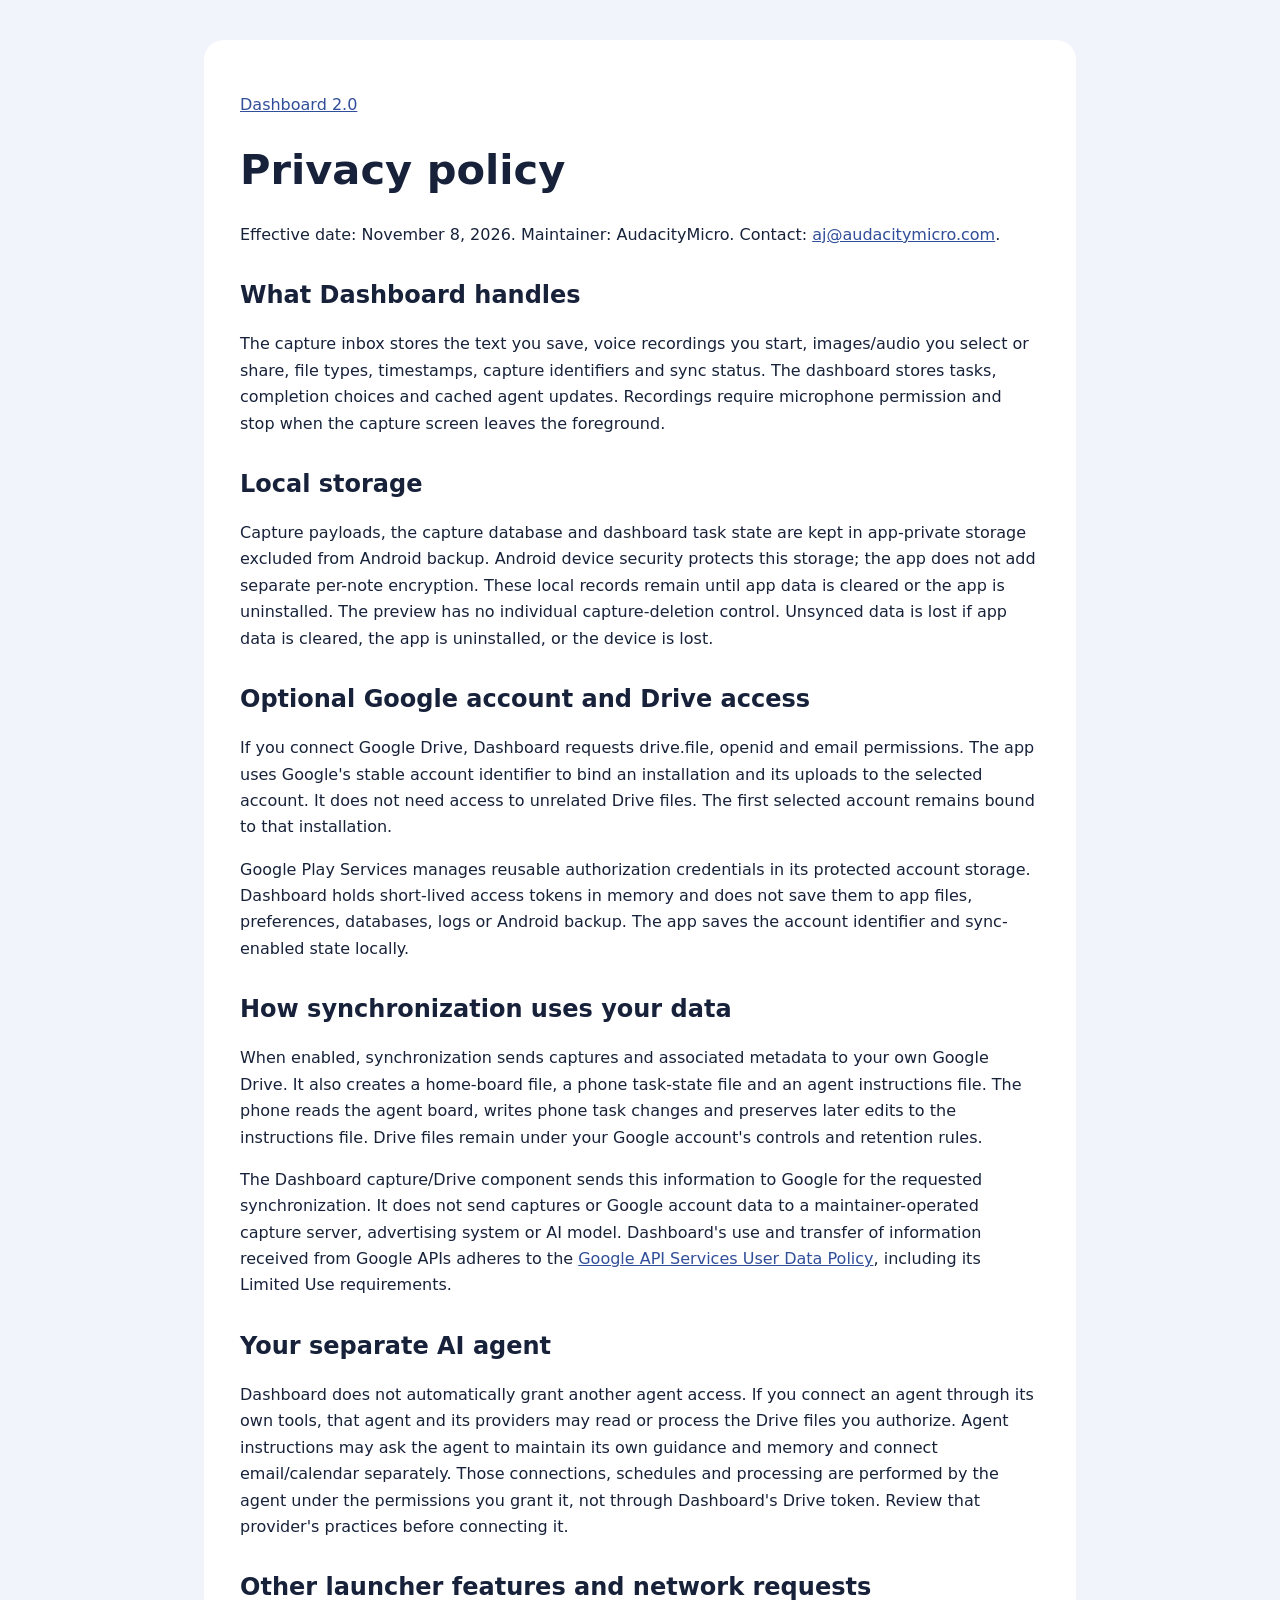
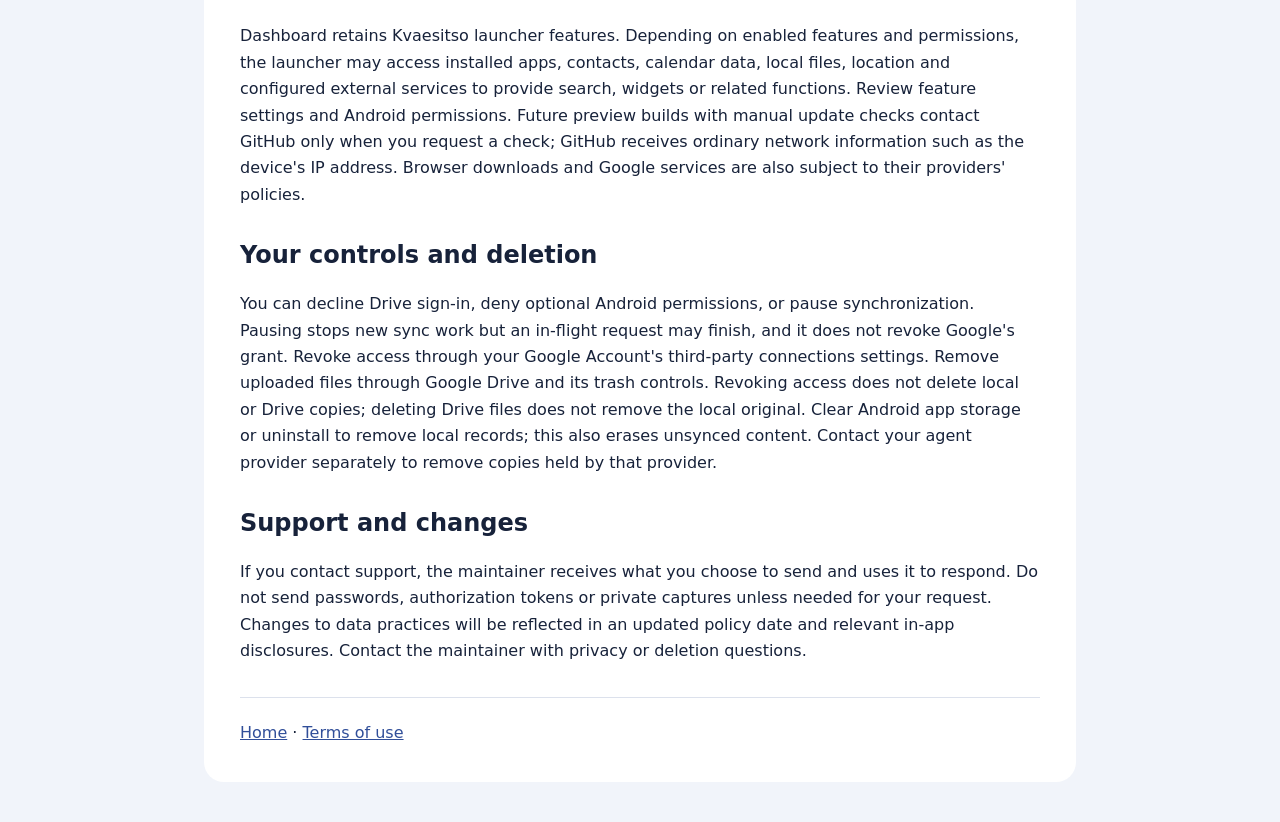
==== oauth-site/privacy.html @ 68b6126c "Publish Dashboard homepage and OAuth policy pages" ====
<!doctype html>
<html lang="en"><meta charset="utf-8"><meta name="viewport" content="width=device-width,initial-scale=1"><title>Dashboard 2.0 privacy policy</title><link rel="stylesheet" href="style.css"><main>
<p><a href="index.html">Dashboard 2.0</a></p><h1>Privacy policy</h1><p>Effective date: November 8, 2026. Maintainer: AudacityMicro. Contact: <a href="mailto:aj@audacitymicro.com">aj@audacitymicro.com</a>.</p>
<h2>What Dashboard handles</h2><p>The capture inbox stores the text you save, voice recordings you start, images/audio you select or share, file types, timestamps, capture identifiers and sync status. The dashboard stores tasks, completion choices and cached agent updates. Recordings require microphone permission and stop when the capture screen leaves the foreground.</p>
<h2>Local storage</h2><p>Capture payloads, the capture database and dashboard task state are kept in app-private storage excluded from Android backup. Android device security protects this storage; the app does not add separate per-note encryption. These local records remain until app data is cleared or the app is uninstalled. The preview has no individual capture-deletion control. Unsynced data is lost if app data is cleared, the app is uninstalled, or the device is lost.</p>
<h2>Optional Google account and Drive access</h2><p>If you connect Google Drive, Dashboard requests drive.file, openid and email permissions. The app uses Google's stable account identifier to bind an installation and its uploads to the selected account. It does not need access to unrelated Drive files. The first selected account remains bound to that installation.</p><p>Google Play Services manages reusable authorization credentials in its protected account storage. Dashboard holds short-lived access tokens in memory and does not save them to app files, preferences, databases, logs or Android backup. The app saves the account identifier and sync-enabled state locally.</p>
<h2>How synchronization uses your data</h2><p>When enabled, synchronization sends captures and associated metadata to your own Google Drive. It also creates a home-board file, a phone task-state file and an agent instructions file. The phone reads the agent board, writes phone task changes and preserves later edits to the instructions file. Drive files remain under your Google account's controls and retention rules.</p><p>The Dashboard capture/Drive component sends this information to Google for the requested synchronization. It does not send captures or Google account data to a maintainer-operated capture server, advertising system or AI model. Dashboard's use and transfer of information received from Google APIs adheres to the <a href="https://developers.google.com/terms/api-services-user-data-policy">Google API Services User Data Policy</a>, including its Limited Use requirements.</p>
<h2>Your separate AI agent</h2><p>Dashboard does not automatically grant another agent access. If you connect an agent through its own tools, that agent and its providers may read or process the Drive files you authorize. Agent instructions may ask the agent to maintain its own guidance and memory and connect email/calendar separately. Those connections, schedules and processing are performed by the agent under the permissions you grant it, not through Dashboard's Drive token. Review that provider's practices before connecting it.</p>
<h2>Other launcher features and network requests</h2><p>Dashboard retains Kvaesitso launcher features. Depending on enabled features and permissions, the launcher may access installed apps, contacts, calendar data, local files, location and configured external services to provide search, widgets or related functions. Review feature settings and Android permissions. Future preview builds with manual update checks contact GitHub only when you request a check; GitHub receives ordinary network information such as the device's IP address. Browser downloads and Google services are also subject to their providers' policies.</p>
<h2>Your controls and deletion</h2><p>You can decline Drive sign-in, deny optional Android permissions, or pause synchronization. Pausing stops new sync work but an in-flight request may finish, and it does not revoke Google's grant. Revoke access through your Google Account's third-party connections settings. Remove uploaded files through Google Drive and its trash controls. Revoking access does not delete local or Drive copies; deleting Drive files does not remove the local original. Clear Android app storage or uninstall to remove local records; this also erases unsynced content. Contact your agent provider separately to remove copies held by that provider.</p>
<h2>Support and changes</h2><p>If you contact support, the maintainer receives what you choose to send and uses it to respond. Do not send passwords, authorization tokens or private captures unless needed for your request. Changes to data practices will be reflected in an updated policy date and relevant in-app disclosures. Contact the maintainer with privacy or deletion questions.</p>
<footer><a href="index.html">Home</a> · <a href="terms.html">Terms of use</a></footer></main></html>
---- oauth-site/style.css ----
:root{font-family:system-ui,sans-serif;color:#17223a;background:#f1f4fa;line-height:1.65}main{max-width:800px;margin:40px auto;padding:36px;background:white;border-radius:20px}h1{font-size:2.6rem;line-height:1.15}h2{margin-top:2rem;line-height:1.3}.eyebrow{letter-spacing:.16em;color:#4d6093;font-weight:700}.lead{font-size:1.5rem;color:#3f527e}a{color:#304e99}.button{display:inline-block;padding:12px 20px;border-radius:12px;color:white;background:#304e99;text-decoration:none}footer{border-top:1px solid #dce1ec;padding-top:22px;margin-top:32px}@media(max-width:650px){main{margin:12px;padding:22px}h1{font-size:2.1rem}}
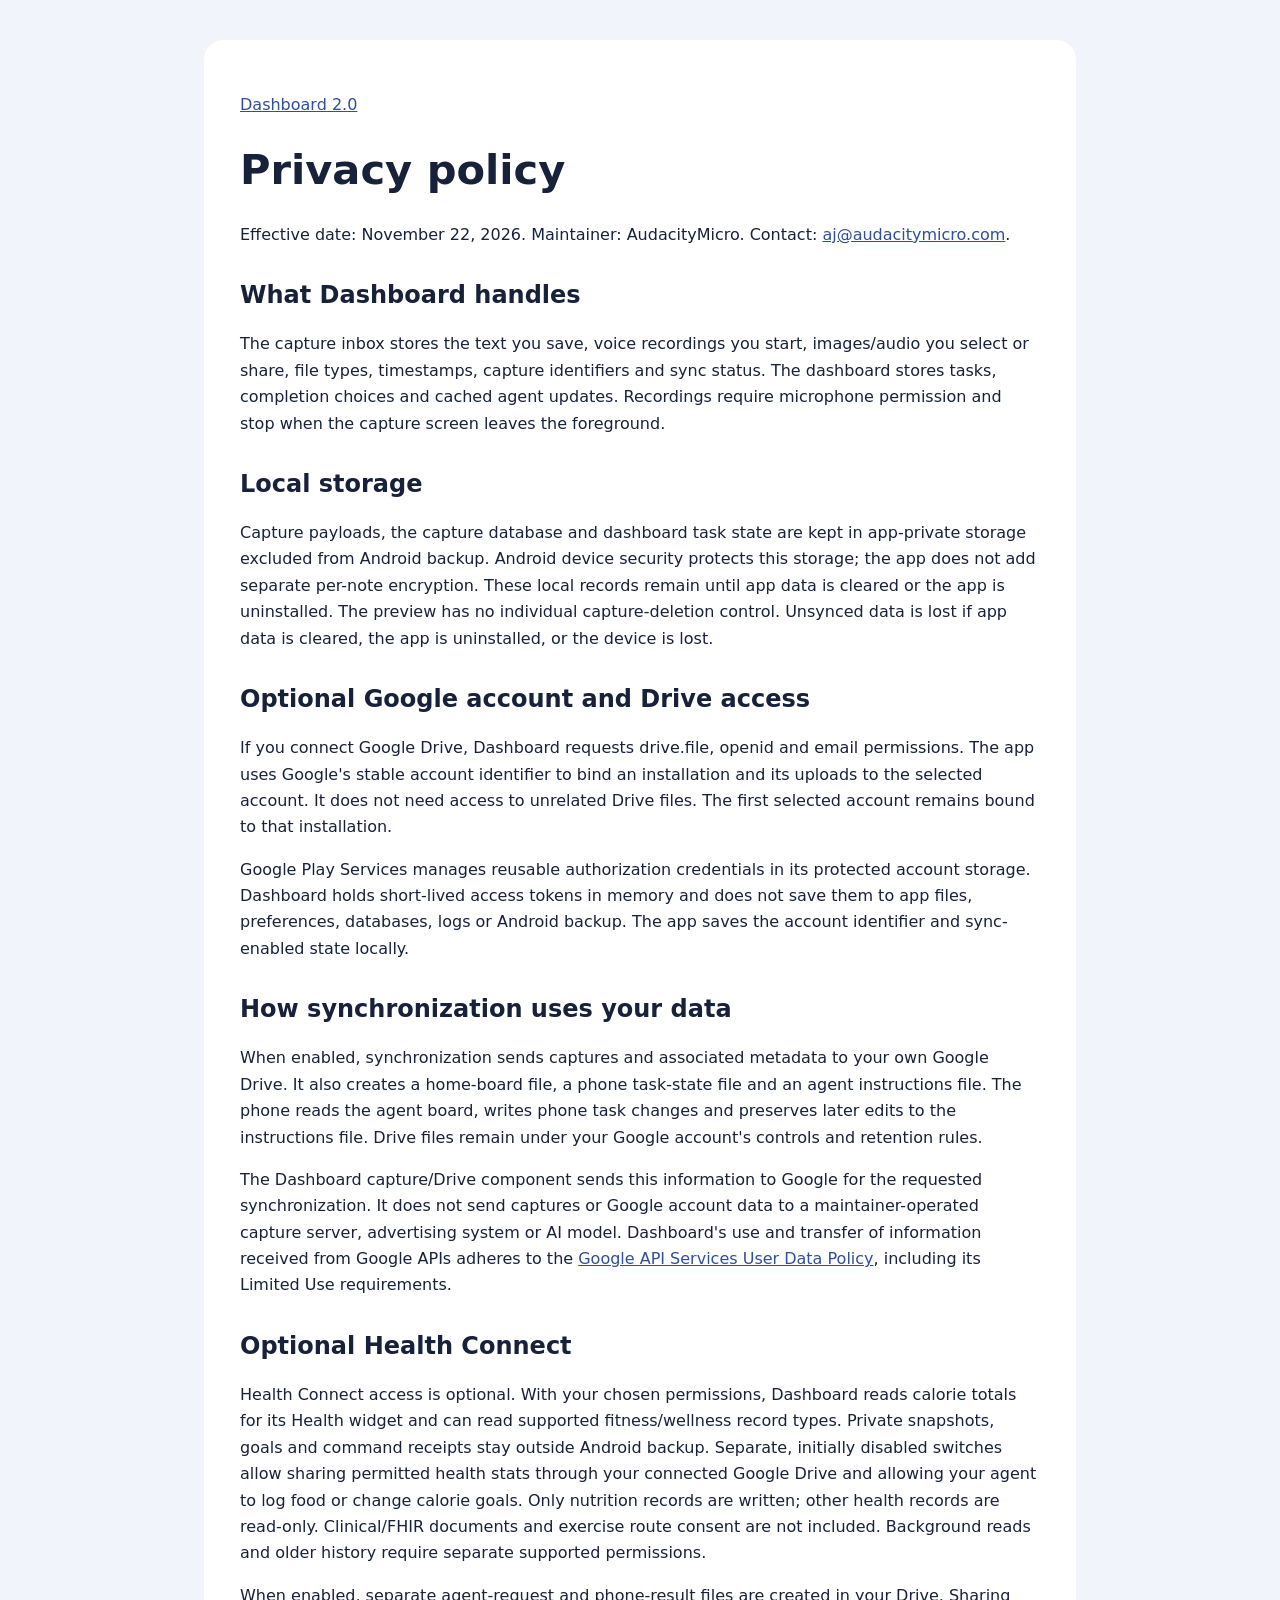
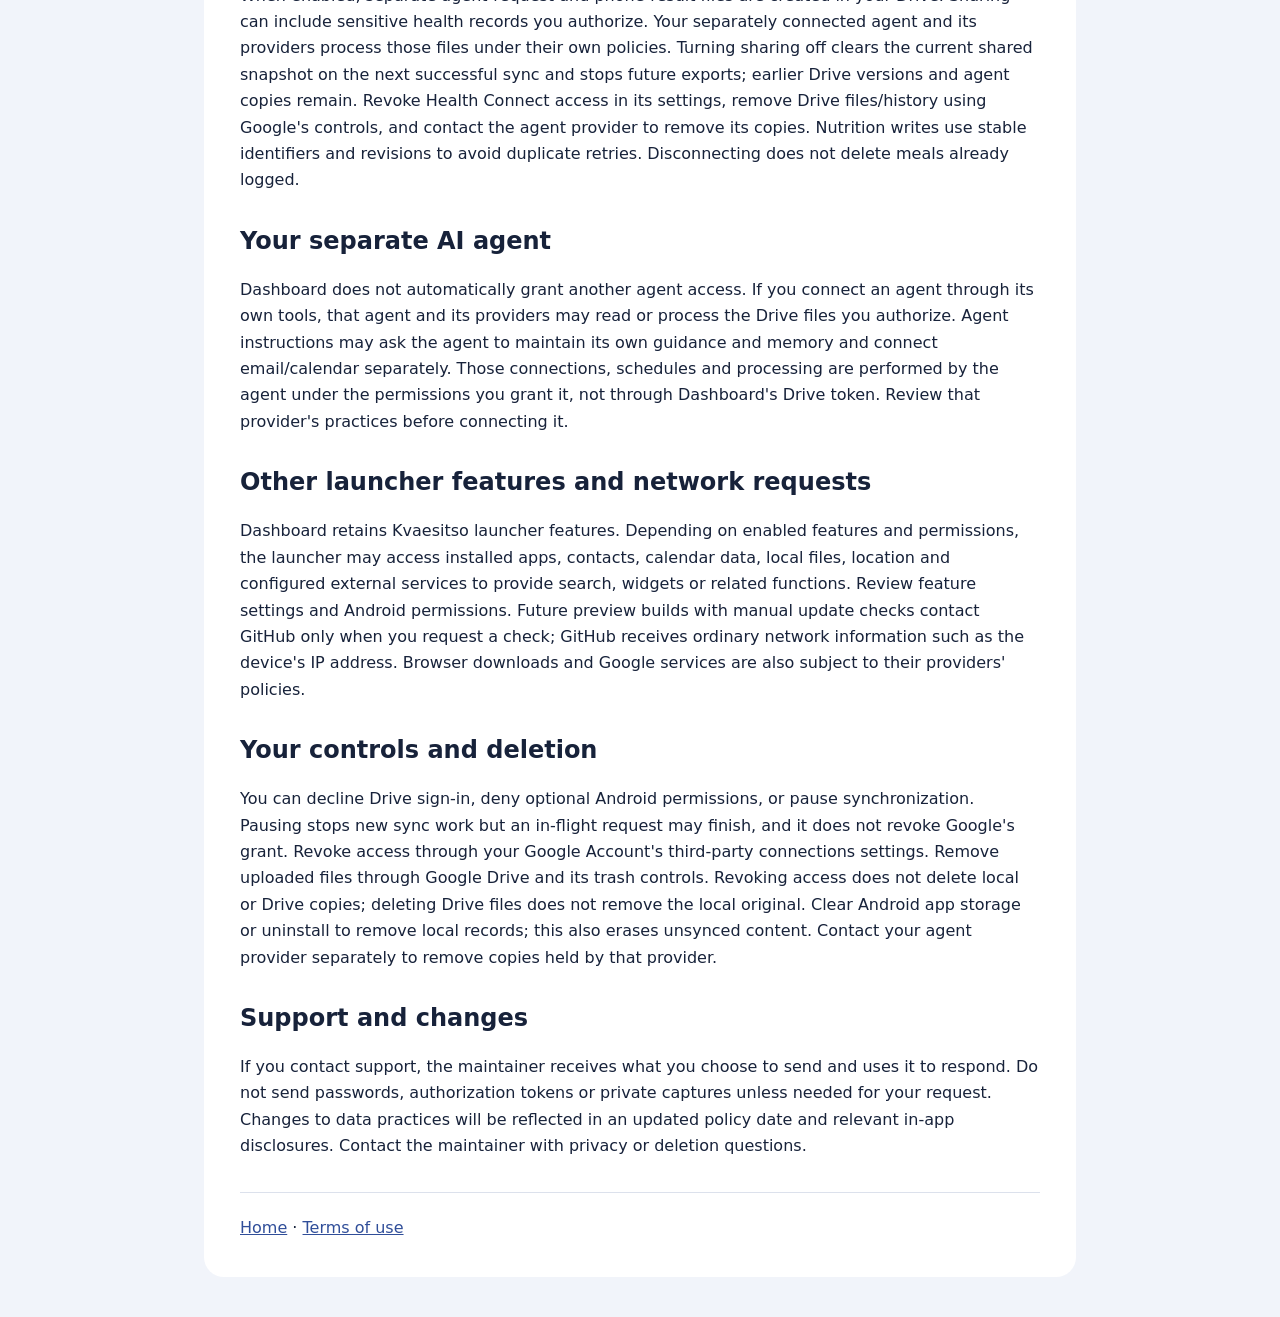
==== commit 4f1ebc0a: "Add opt-in Health Connect widget and agent food, goal and health sync" ====
--- a/oauth-site/privacy.html
+++ b/oauth-site/privacy.html
@@ -1,11 +1,11 @@
 <!doctype html>
 <html lang="en"><meta charset="utf-8"><meta name="viewport" content="width=device-width,initial-scale=1"><title>Dashboard 2.0 privacy policy</title><link rel="stylesheet" href="style.css"><main>
-<p><a href="index.html">Dashboard 2.0</a></p><h1>Privacy policy</h1><p>Effective date: November 8, 2026. Maintainer: AudacityMicro. Contact: <a href="mailto:aj@audacitymicro.com">aj@audacitymicro.com</a>.</p>
+<p><a href="index.html">Dashboard 2.0</a></p><h1>Privacy policy</h1><p>Effective date: November 22, 2026. Maintainer: AudacityMicro. Contact: <a href="mailto:aj@audacitymicro.com">aj@audacitymicro.com</a>.</p>
 <h2>What Dashboard handles</h2><p>The capture inbox stores the text you save, voice recordings you start, images/audio you select or share, file types, timestamps, capture identifiers and sync status. The dashboard stores tasks, completion choices and cached agent updates. Recordings require microphone permission and stop when the capture screen leaves the foreground.</p>
 <h2>Local storage</h2><p>Capture payloads, the capture database and dashboard task state are kept in app-private storage excluded from Android backup. Android device security protects this storage; the app does not add separate per-note encryption. These local records remain until app data is cleared or the app is uninstalled. The preview has no individual capture-deletion control. Unsynced data is lost if app data is cleared, the app is uninstalled, or the device is lost.</p>
 <h2>Optional Google account and Drive access</h2><p>If you connect Google Drive, Dashboard requests drive.file, openid and email permissions. The app uses Google's stable account identifier to bind an installation and its uploads to the selected account. It does not need access to unrelated Drive files. The first selected account remains bound to that installation.</p><p>Google Play Services manages reusable authorization credentials in its protected account storage. Dashboard holds short-lived access tokens in memory and does not save them to app files, preferences, databases, logs or Android backup. The app saves the account identifier and sync-enabled state locally.</p>
 <h2>How synchronization uses your data</h2><p>When enabled, synchronization sends captures and associated metadata to your own Google Drive. It also creates a home-board file, a phone task-state file and an agent instructions file. The phone reads the agent board, writes phone task changes and preserves later edits to the instructions file. Drive files remain under your Google account's controls and retention rules.</p><p>The Dashboard capture/Drive component sends this information to Google for the requested synchronization. It does not send captures or Google account data to a maintainer-operated capture server, advertising system or AI model. Dashboard's use and transfer of information received from Google APIs adheres to the <a href="https://developers.google.com/terms/api-services-user-data-policy">Google API Services User Data Policy</a>, including its Limited Use requirements.</p>
-<h2>Your separate AI agent</h2><p>Dashboard does not automatically grant another agent access. If you connect an agent through its own tools, that agent and its providers may read or process the Drive files you authorize. Agent instructions may ask the agent to maintain its own guidance and memory and connect email/calendar separately. Those connections, schedules and processing are performed by the agent under the permissions you grant it, not through Dashboard's Drive token. Review that provider's practices before connecting it.</p>
+<h2>Optional Health Connect</h2><p>Health Connect access is optional. With your chosen permissions, Dashboard reads calorie totals for its Health widget and can read supported fitness/wellness record types. Private snapshots, goals and command receipts stay outside Android backup. Separate, initially disabled switches allow sharing permitted health stats through your connected Google Drive and allowing your agent to log food or change calorie goals. Only nutrition records are written; other health records are read-only. Clinical/FHIR documents and exercise route consent are not included. Background reads and older history require separate supported permissions.</p><p>When enabled, separate agent-request and phone-result files are created in your Drive. Sharing can include sensitive health records you authorize. Your separately connected agent and its providers process those files under their own policies. Turning sharing off clears the current shared snapshot on the next successful sync and stops future exports; earlier Drive versions and agent copies remain. Revoke Health Connect access in its settings, remove Drive files/history using Google's controls, and contact the agent provider to remove its copies. Nutrition writes use stable identifiers and revisions to avoid duplicate retries. Disconnecting does not delete meals already logged.</p><h2>Your separate AI agent</h2><p>Dashboard does not automatically grant another agent access. If you connect an agent through its own tools, that agent and its providers may read or process the Drive files you authorize. Agent instructions may ask the agent to maintain its own guidance and memory and connect email/calendar separately. Those connections, schedules and processing are performed by the agent under the permissions you grant it, not through Dashboard's Drive token. Review that provider's practices before connecting it.</p>
 <h2>Other launcher features and network requests</h2><p>Dashboard retains Kvaesitso launcher features. Depending on enabled features and permissions, the launcher may access installed apps, contacts, calendar data, local files, location and configured external services to provide search, widgets or related functions. Review feature settings and Android permissions. Future preview builds with manual update checks contact GitHub only when you request a check; GitHub receives ordinary network information such as the device's IP address. Browser downloads and Google services are also subject to their providers' policies.</p>
 <h2>Your controls and deletion</h2><p>You can decline Drive sign-in, deny optional Android permissions, or pause synchronization. Pausing stops new sync work but an in-flight request may finish, and it does not revoke Google's grant. Revoke access through your Google Account's third-party connections settings. Remove uploaded files through Google Drive and its trash controls. Revoking access does not delete local or Drive copies; deleting Drive files does not remove the local original. Clear Android app storage or uninstall to remove local records; this also erases unsynced content. Contact your agent provider separately to remove copies held by that provider.</p>
 <h2>Support and changes</h2><p>If you contact support, the maintainer receives what you choose to send and uses it to respond. Do not send passwords, authorization tokens or private captures unless needed for your request. Changes to data practices will be reflected in an updated policy date and relevant in-app disclosures. Contact the maintainer with privacy or deletion questions.</p>
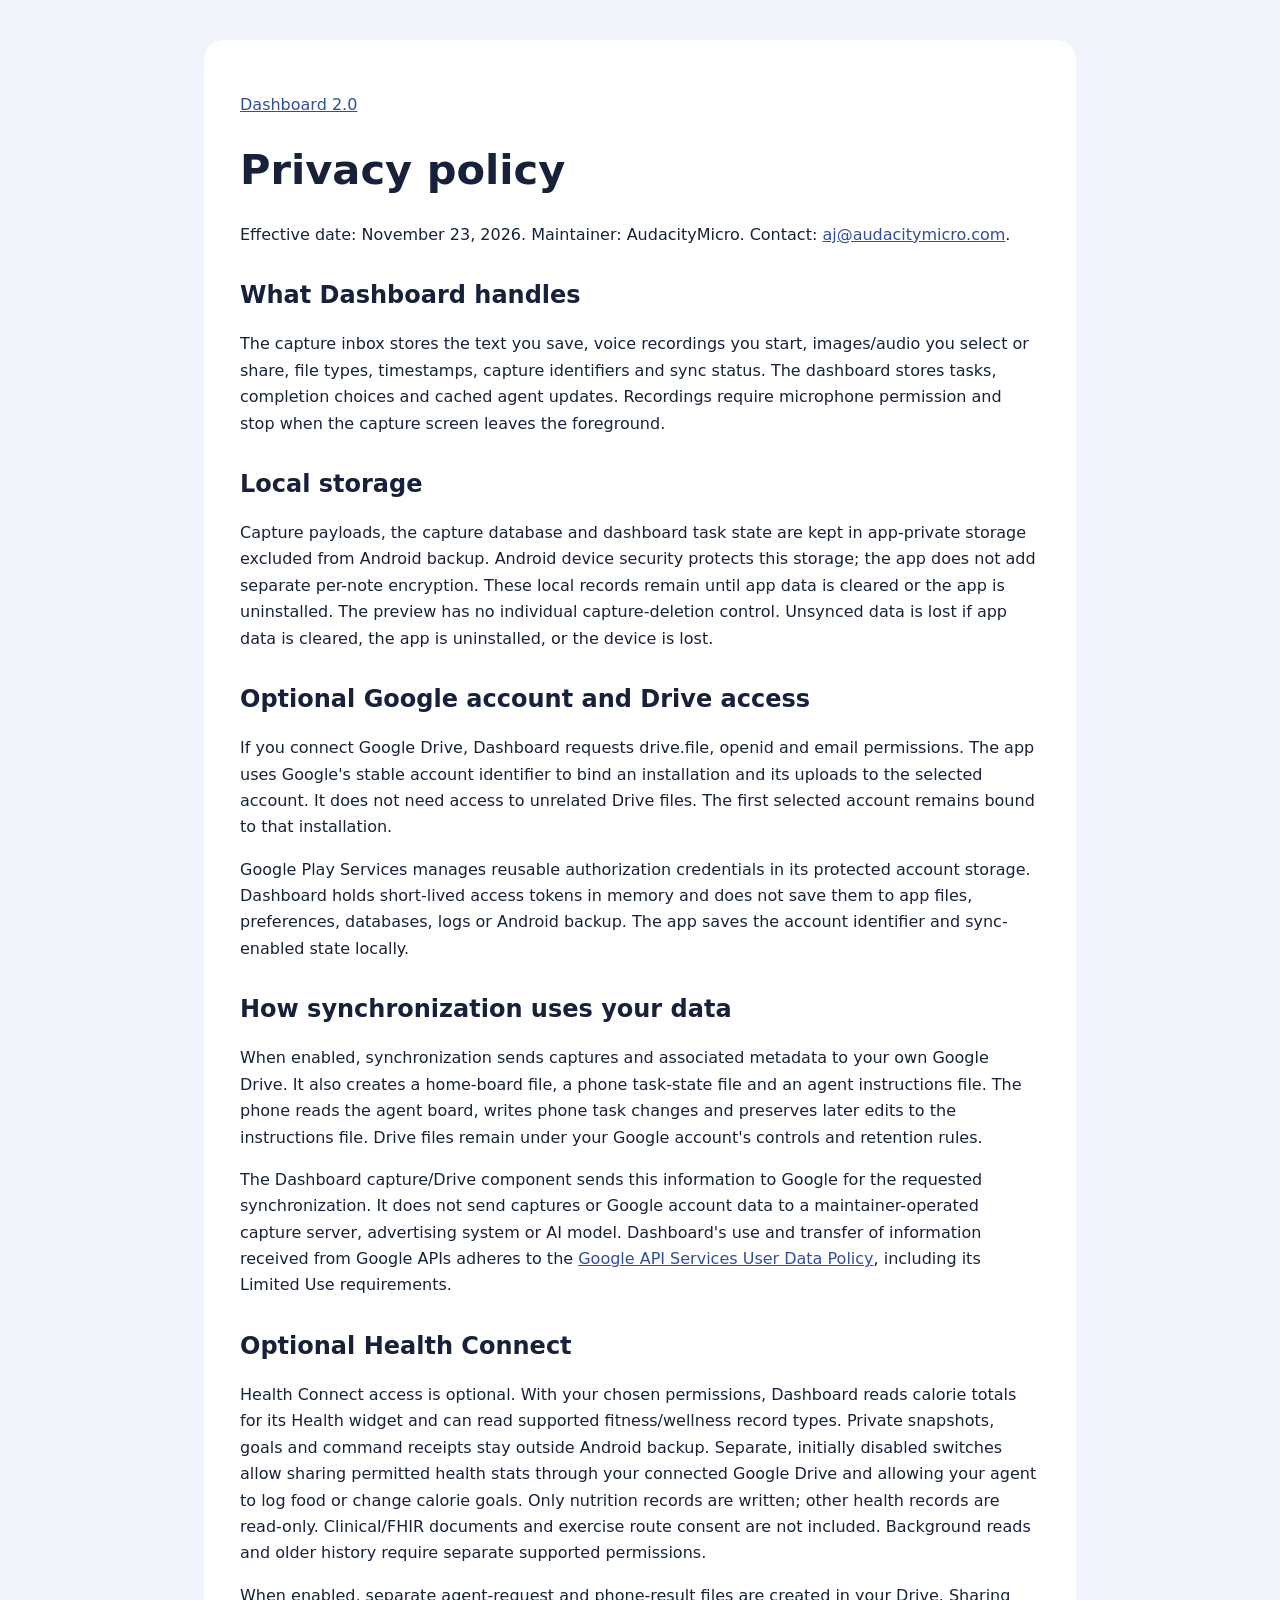
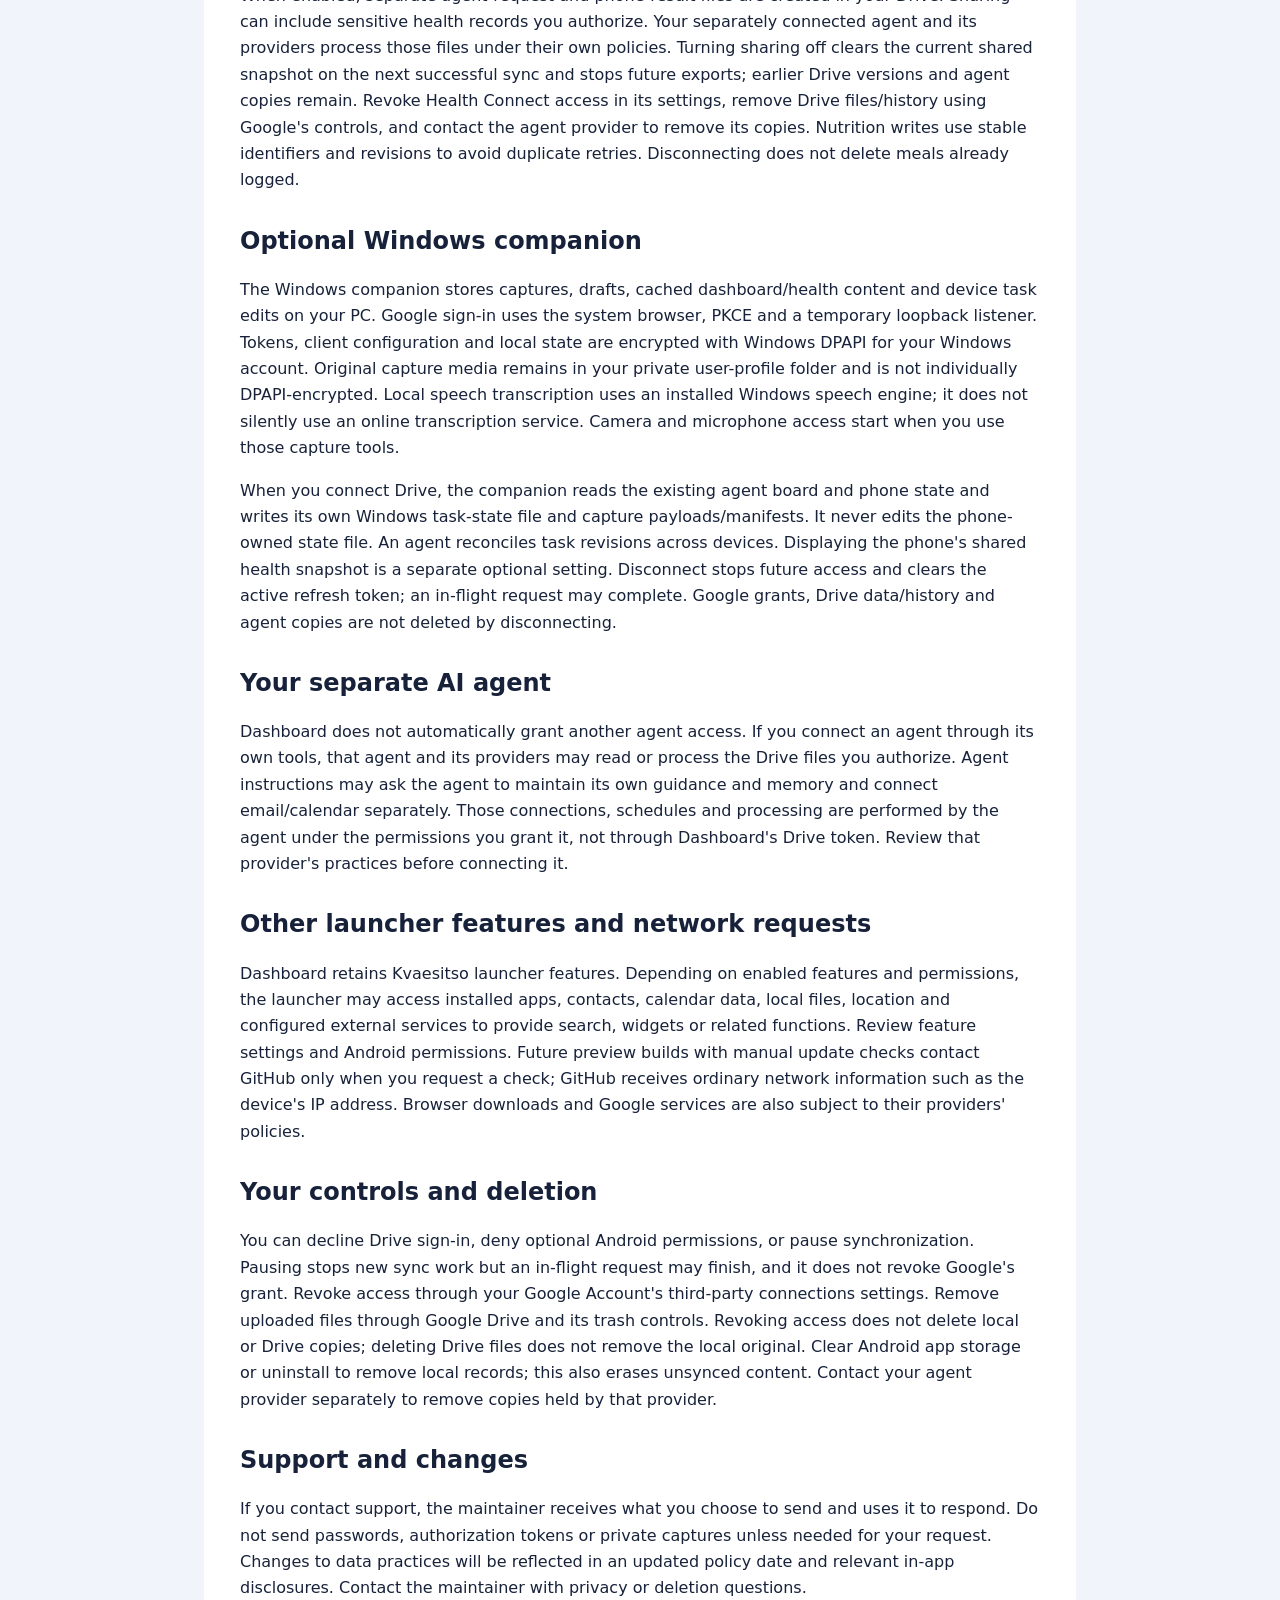
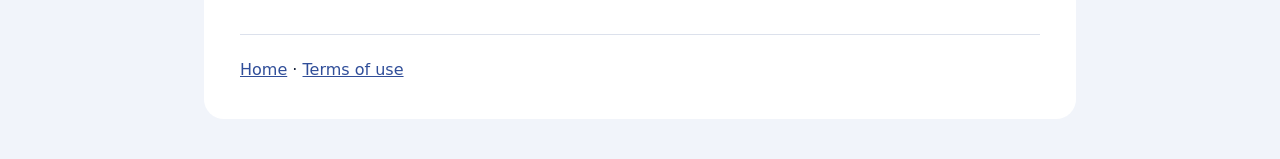
==== commit 09e0e592: "Build transparent native Windows companion with independent Drive sync and device task receipts" ====
--- a/oauth-site/privacy.html
+++ b/oauth-site/privacy.html
@@ -1,11 +1,11 @@
 <!doctype html>
 <html lang="en"><meta charset="utf-8"><meta name="viewport" content="width=device-width,initial-scale=1"><title>Dashboard 2.0 privacy policy</title><link rel="stylesheet" href="style.css"><main>
-<p><a href="index.html">Dashboard 2.0</a></p><h1>Privacy policy</h1><p>Effective date: November 22, 2026. Maintainer: AudacityMicro. Contact: <a href="mailto:aj@audacitymicro.com">aj@audacitymicro.com</a>.</p>
+<p><a href="index.html">Dashboard 2.0</a></p><h1>Privacy policy</h1><p>Effective date: November 23, 2026. Maintainer: AudacityMicro. Contact: <a href="mailto:aj@audacitymicro.com">aj@audacitymicro.com</a>.</p>
 <h2>What Dashboard handles</h2><p>The capture inbox stores the text you save, voice recordings you start, images/audio you select or share, file types, timestamps, capture identifiers and sync status. The dashboard stores tasks, completion choices and cached agent updates. Recordings require microphone permission and stop when the capture screen leaves the foreground.</p>
 <h2>Local storage</h2><p>Capture payloads, the capture database and dashboard task state are kept in app-private storage excluded from Android backup. Android device security protects this storage; the app does not add separate per-note encryption. These local records remain until app data is cleared or the app is uninstalled. The preview has no individual capture-deletion control. Unsynced data is lost if app data is cleared, the app is uninstalled, or the device is lost.</p>
 <h2>Optional Google account and Drive access</h2><p>If you connect Google Drive, Dashboard requests drive.file, openid and email permissions. The app uses Google's stable account identifier to bind an installation and its uploads to the selected account. It does not need access to unrelated Drive files. The first selected account remains bound to that installation.</p><p>Google Play Services manages reusable authorization credentials in its protected account storage. Dashboard holds short-lived access tokens in memory and does not save them to app files, preferences, databases, logs or Android backup. The app saves the account identifier and sync-enabled state locally.</p>
 <h2>How synchronization uses your data</h2><p>When enabled, synchronization sends captures and associated metadata to your own Google Drive. It also creates a home-board file, a phone task-state file and an agent instructions file. The phone reads the agent board, writes phone task changes and preserves later edits to the instructions file. Drive files remain under your Google account's controls and retention rules.</p><p>The Dashboard capture/Drive component sends this information to Google for the requested synchronization. It does not send captures or Google account data to a maintainer-operated capture server, advertising system or AI model. Dashboard's use and transfer of information received from Google APIs adheres to the <a href="https://developers.google.com/terms/api-services-user-data-policy">Google API Services User Data Policy</a>, including its Limited Use requirements.</p>
-<h2>Optional Health Connect</h2><p>Health Connect access is optional. With your chosen permissions, Dashboard reads calorie totals for its Health widget and can read supported fitness/wellness record types. Private snapshots, goals and command receipts stay outside Android backup. Separate, initially disabled switches allow sharing permitted health stats through your connected Google Drive and allowing your agent to log food or change calorie goals. Only nutrition records are written; other health records are read-only. Clinical/FHIR documents and exercise route consent are not included. Background reads and older history require separate supported permissions.</p><p>When enabled, separate agent-request and phone-result files are created in your Drive. Sharing can include sensitive health records you authorize. Your separately connected agent and its providers process those files under their own policies. Turning sharing off clears the current shared snapshot on the next successful sync and stops future exports; earlier Drive versions and agent copies remain. Revoke Health Connect access in its settings, remove Drive files/history using Google's controls, and contact the agent provider to remove its copies. Nutrition writes use stable identifiers and revisions to avoid duplicate retries. Disconnecting does not delete meals already logged.</p><h2>Your separate AI agent</h2><p>Dashboard does not automatically grant another agent access. If you connect an agent through its own tools, that agent and its providers may read or process the Drive files you authorize. Agent instructions may ask the agent to maintain its own guidance and memory and connect email/calendar separately. Those connections, schedules and processing are performed by the agent under the permissions you grant it, not through Dashboard's Drive token. Review that provider's practices before connecting it.</p>
+<h2>Optional Health Connect</h2><p>Health Connect access is optional. With your chosen permissions, Dashboard reads calorie totals for its Health widget and can read supported fitness/wellness record types. Private snapshots, goals and command receipts stay outside Android backup. Separate, initially disabled switches allow sharing permitted health stats through your connected Google Drive and allowing your agent to log food or change calorie goals. Only nutrition records are written; other health records are read-only. Clinical/FHIR documents and exercise route consent are not included. Background reads and older history require separate supported permissions.</p><p>When enabled, separate agent-request and phone-result files are created in your Drive. Sharing can include sensitive health records you authorize. Your separately connected agent and its providers process those files under their own policies. Turning sharing off clears the current shared snapshot on the next successful sync and stops future exports; earlier Drive versions and agent copies remain. Revoke Health Connect access in its settings, remove Drive files/history using Google's controls, and contact the agent provider to remove its copies. Nutrition writes use stable identifiers and revisions to avoid duplicate retries. Disconnecting does not delete meals already logged.</p><h2>Optional Windows companion</h2><p>The Windows companion stores captures, drafts, cached dashboard/health content and device task edits on your PC. Google sign-in uses the system browser, PKCE and a temporary loopback listener. Tokens, client configuration and local state are encrypted with Windows DPAPI for your Windows account. Original capture media remains in your private user-profile folder and is not individually DPAPI-encrypted. Local speech transcription uses an installed Windows speech engine; it does not silently use an online transcription service. Camera and microphone access start when you use those capture tools.</p><p>When you connect Drive, the companion reads the existing agent board and phone state and writes its own Windows task-state file and capture payloads/manifests. It never edits the phone-owned state file. An agent reconciles task revisions across devices. Displaying the phone's shared health snapshot is a separate optional setting. Disconnect stops future access and clears the active refresh token; an in-flight request may complete. Google grants, Drive data/history and agent copies are not deleted by disconnecting.</p><h2>Your separate AI agent</h2><p>Dashboard does not automatically grant another agent access. If you connect an agent through its own tools, that agent and its providers may read or process the Drive files you authorize. Agent instructions may ask the agent to maintain its own guidance and memory and connect email/calendar separately. Those connections, schedules and processing are performed by the agent under the permissions you grant it, not through Dashboard's Drive token. Review that provider's practices before connecting it.</p>
 <h2>Other launcher features and network requests</h2><p>Dashboard retains Kvaesitso launcher features. Depending on enabled features and permissions, the launcher may access installed apps, contacts, calendar data, local files, location and configured external services to provide search, widgets or related functions. Review feature settings and Android permissions. Future preview builds with manual update checks contact GitHub only when you request a check; GitHub receives ordinary network information such as the device's IP address. Browser downloads and Google services are also subject to their providers' policies.</p>
 <h2>Your controls and deletion</h2><p>You can decline Drive sign-in, deny optional Android permissions, or pause synchronization. Pausing stops new sync work but an in-flight request may finish, and it does not revoke Google's grant. Revoke access through your Google Account's third-party connections settings. Remove uploaded files through Google Drive and its trash controls. Revoking access does not delete local or Drive copies; deleting Drive files does not remove the local original. Clear Android app storage or uninstall to remove local records; this also erases unsynced content. Contact your agent provider separately to remove copies held by that provider.</p>
 <h2>Support and changes</h2><p>If you contact support, the maintainer receives what you choose to send and uses it to respond. Do not send passwords, authorization tokens or private captures unless needed for your request. Changes to data practices will be reflected in an updated policy date and relevant in-app disclosures. Contact the maintainer with privacy or deletion questions.</p>
